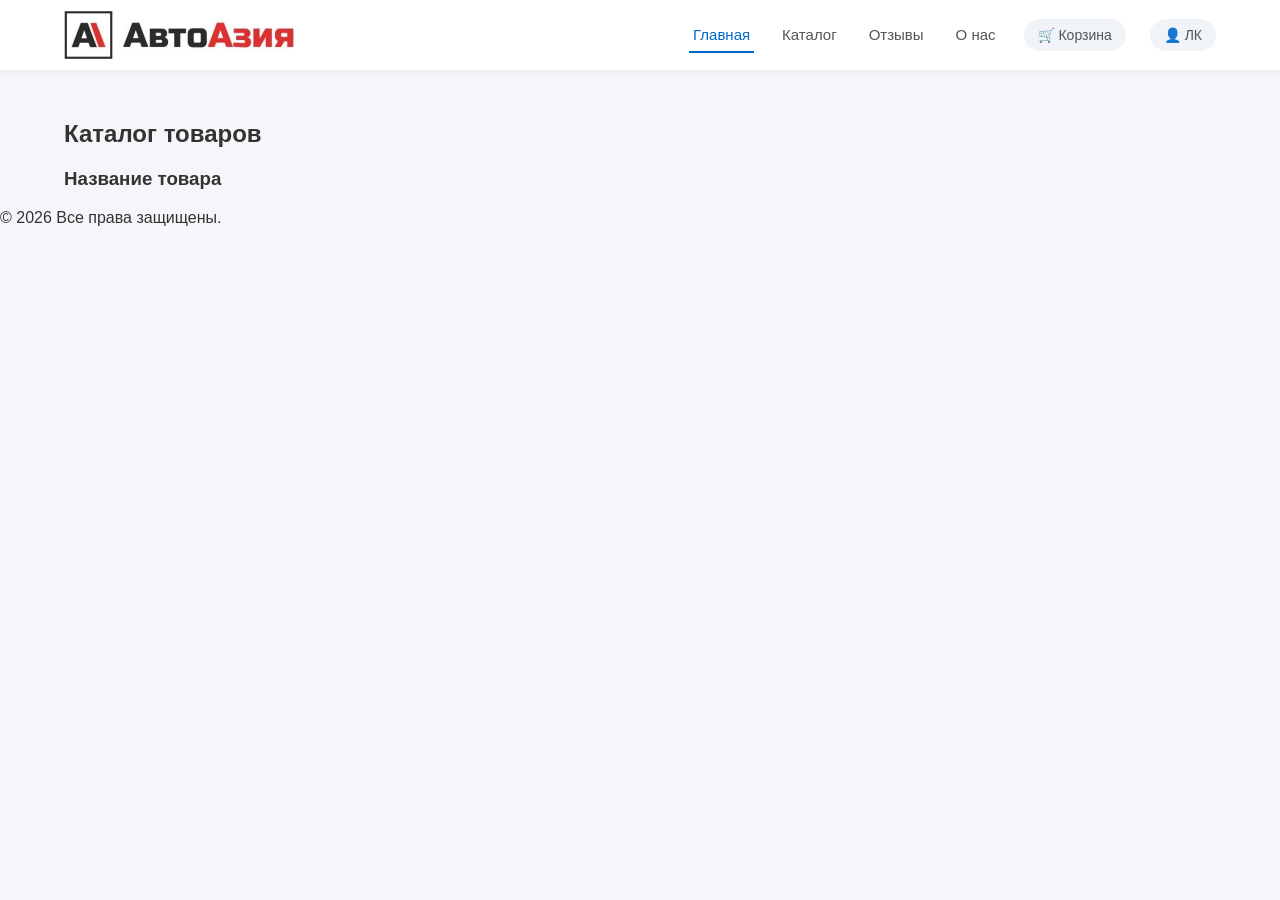
==== index.html @ 89c38ed1 "feat: header Добавил и оформил шапку сайта" ====
<!DOCTYPE html>
<html lang="ru">
<head>
    <meta charset="UTF-8">
    <meta name="viewport" content="width=device-width, initial-scale=1.0">
    <title>АвтоАзия</title>
    <link rel="icon" type="image/png" href="images/favicon1.png">
    <link rel="stylesheet" href="style.css">
    <script src="script.js" defer></script> 
</head>
<body>
    <header>
        <div class="header-container">
        
            <a href="/" class="logo">
                <img src="images/logo2.jpg" alt="logo AutoAsia" width="230" height="48">
            </a>
            
            
            <nav class="navigation">
                <ul>
                    <li><a href="/" class="active">Главная</a></li>
                    <li><a href="/catalog">Каталог</a></li>
                    <li><a href="/reviews">Отзывы</a></li>
                    <li><a href="/about">О нас</a></li>
                    <li><a href="/cart" class="icon-link">🛒 Корзина</a></li>
                    <li><a href="/profile" class="icon-link">👤 ЛК</a></li>
                </ul>
            </nav>
        </div>
    </header>

    <main class="main-content">
        <section>
            <h2>Каталог товаров</h2>
            <article>
                <h3>Название товара</h3>
            </article>
        </section>
    </main>

    <footer>
        <p>&copy; 2026 Все права защищены.</p>
    </footer>
</body>
</html>
---- style.css ----
body {
    margin: 0;
    padding: 0;
    font-family: 'Segoe UI', Tahoma, Geneva, Verdana, sans-serif;
    background-color: #f4f6f9; /* Мягкий светлый фон вместо ghostwhite */
    color: #333;
}


.header-container, .main-content {
    max-width: 1200px;
    width: 90%;
    margin: 0 auto;
}


header {
    width: 100%;
    background-color: #ffffff;
    box-shadow: 0 2px 10px rgba(0, 0, 0, 0.05); /* Красивая тонкая тень */
    position: sticky; /* Шапка будет плавно оставаться наверху при скролле */
    top: 0;
    z-index: 100;
}

.header-container {
    height: 70px;
    display: flex;
    align-items: center;
    justify-content: space-between; /* Логотип слева, меню справа */
}


.logo {
    display: flex;
    align-items: center;
}
.logo img {
    display: block;
    object-fit: contain;
}


.navigation ul {
    list-style: none;
    margin: 0;
    padding: 0;
    display: flex;
    gap: 24px; 
    align-items: center;
}

.navigation a {
    text-decoration: none;
    color: #555;
    font-weight: 500;
    font-size: 15px;
    transition: color 0.2s ease; 
    padding: 8px 4px;
}


.navigation a:hover {
    color: #0066cc; 
}


.navigation a.active {
    color: #0066cc;
    border-bottom: 2px solid #0066cc;
}


.navigation .icon-link {
    background-color: #f0f4f8;
    padding: 8px 14px;
    border-radius: 20px;
    font-size: 14px;
}
.navigation .icon-link:hover {
    background-color: #e1e8f0;
}



.main-content {
    padding-top: 30px;
}
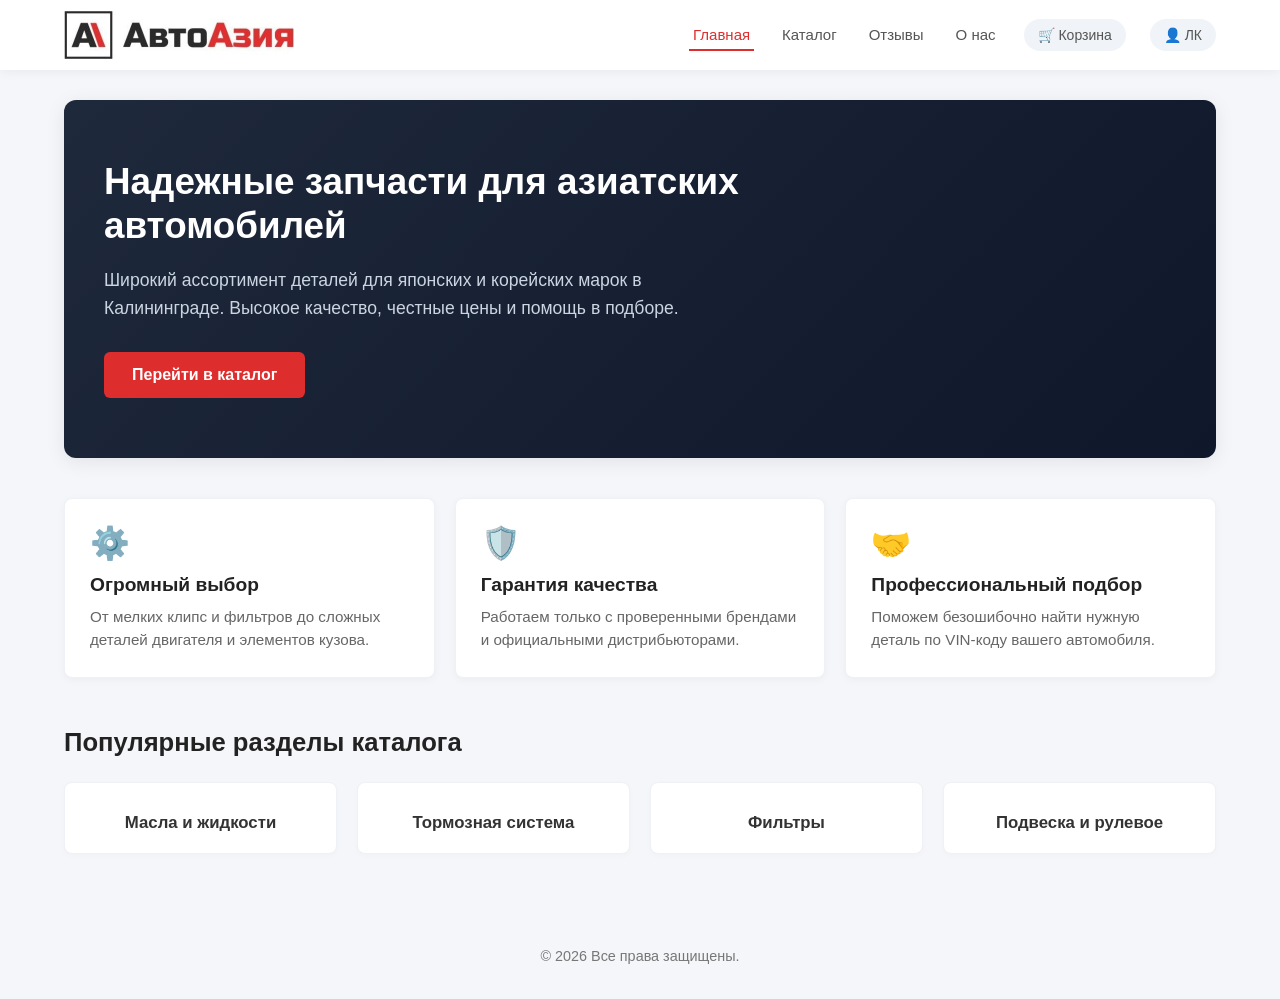
==== commit 45b629d8: "full frontend" ====
--- a/index.html
+++ b/index.html
@@ -3,39 +3,81 @@
 <head>
     <meta charset="UTF-8">
     <meta name="viewport" content="width=device-width, initial-scale=1.0">
-    <title>АвтоАзия</title>
+    <title>АвтоАзия — Запчасти для японских и корейских авто в Калининграде</title>
     <link rel="icon" type="image/png" href="images/favicon1.png">
     <link rel="stylesheet" href="style.css">
     <script src="script.js" defer></script> 
 </head>
-<body>
+<body class="page-home">
     <header>
         <div class="header-container">
-        
-            <a href="/" class="logo">
+            <a href="index.html" class="logo">
                 <img src="images/logo2.jpg" alt="logo AutoAsia" width="230" height="48">
             </a>
-            
-            
-            <nav class="navigation">
-                <ul>
-                    <li><a href="/" class="active">Главная</a></li>
-                    <li><a href="/catalog">Каталог</a></li>
-                    <li><a href="/reviews">Отзывы</a></li>
-                    <li><a href="/about">О нас</a></li>
-                    <li><a href="/cart" class="icon-link">🛒 Корзина</a></li>
-                    <li><a href="/profile" class="icon-link">👤 ЛК</a></li>
-                </ul>
-            </nav>
+                <nav class="navigation">
+                    <ul>
+                        <li><a href="index.html" class="active">Главная</a></li>
+                        <li><a href="catalog.html">Каталог</a></li>
+                        <li><a href="reviews.html">Отзывы</a></li>
+                        <li><a href="about.html">О нас</a></li>
+                        <li><a href="cart.html" class="icon-link">🛒 Корзина</a></li>
+                        <li><a href="auth.html" class="icon-link">👤 ЛК</a></li>
+
+                    </ul>
+                </nav>
         </div>
     </header>
 
     <main class="main-content">
-        <section>
-            <h2>Каталог товаров</h2>
-            <article>
-                <h3>Название товара</h3>
-            </article>
+        <!-- Главный промо-баннер -->
+        <section class="hero-banner">
+            <div class="hero-content">
+                <h1>Надежные запчасти для азиатских автомобилей</h1>
+                <p>Широкий ассортимент деталей для японских и корейских марок в Калининграде. Высокое качество, честные цены и помощь в подборе.</p>
+                <a href="catalog.html" class="cta-button">Перейти в каталог</a>
+            </div>
+        </section>
+
+        <!-- Блок преимуществ -->
+        <section class="features-section">
+            <div class="feature-card">
+                <span class="feature-icon">⚙️</span>
+                <h3>Огромный выбор</h3>
+                <p>От мелких клипс и фильтров до сложных деталей двигателя и элементов кузова.</p>
+            </div>
+            <div class="feature-card">
+                <span class="feature-icon">🛡️</span>
+                <h3>Гарантия качества</h3>
+                <p>Работаем только с проверенными брендами и официальными дистрибьюторами.</p>
+            </div>
+            <div class="feature-card">
+                <span class="feature-icon">🤝</span>
+                <h3>Профессиональный подбор</h3>
+                <p>Поможем безошибочно найти нужную деталь по VIN-коду вашего автомобиля.</p>
+            </div>
+        </section>
+
+        <!-- Популярные категории -->
+        <section class="categories-section">
+            <h2>Популярные разделы каталога</h2>
+            <div class="categories-grid">
+                <a href="catalog.html?category=oil" class="category-item-box">
+                    <span class="cat-icon"></span>
+                    <h4>Масла и жидкости</h4>
+                </a>
+                <a href="catalog.html?category=brakes" class="category-item-box">
+                    <span class="cat-icon"></span>
+                    <h4>Тормозная система</h4>
+                </a>
+                <a href="catalog.html?category=filters" class="category-item-box">
+                    <span class="cat-icon"></span>
+                    <h4>Фильтры</h4>
+                </a>
+                <a href="catalog.html?category=suspension" class="category-item-box">
+                    <span class="cat-icon"></span>
+                    <h4>Подвеска и рулевое</h4>
+                </a>
+            </div>
         </section>
     </main>
 
@@ -44,3 +86,4 @@
     </footer>
 </body>
 </html>
+
--- a/style.css
+++ b/style.css
@@ -1,89 +1,1366 @@
-
+/* =========================================================
+   01. ОБЩИЕ СТИЛИ
+   ========================================================= */
+
+/* Цветовая система проекта */
+:root {
+    --color-primary: #de2d2d; /* Задаём единый цвет для ключевых кнопок и активных элементов */
+    --color-primary-hover: #b92323; /* Задаём более тёмный цвет для состояний hover */
+    --color-text: #333333; /* Задаём основной цвет текста */
+    --color-text-light: #666666; /* Задаём вторичный цвет текста */
+    --color-heading: #222222; /* Задаём цвет заголовков */
+    --color-background: #f4f6f9; /* Задаём общий цвет фона */
+    --color-surface: #ffffff; /* Задаём цвет карточек и других светлых поверхностей */
+    --color-border: #eef1f5; /* Задаём стандартный цвет границ */
+    --color-input: #fafafa; /* Задаём фон полей формы */
+}
+
+/* Базовые параметры документа */
 body {
+    margin: 0; /* Убираем стандартный внешний отступ браузера */
+    padding: 0; /* Убираем стандартный внутренний отступ браузера */
+    font-family: 'Segoe UI', Tahoma, Geneva, Verdana, sans-serif; /* Задаём единый шрифт сайта */
+    background-color: var(--color-background); /* Используем единый фон сайта */
+    color: var(--color-text); /* Используем единый основной цвет текста */
+}
+
+/* Общая ширина основных контейнеров */
+.header-container,
+.main-content {
+    max-width: 1200px; /* Ограничиваем максимальную ширину контента */
+    width: 90%; /* Оставляем боковые поля на небольших экранах */
+    margin: 0 auto; /* Центрируем контейнер по горизонтали */
+}
+
+/* =========================================================
+   02. ОБЩАЯ ШАПКА САЙТА
+   ========================================================= */
+
+/* Основной контейнер шапки */
+header {
+    width: 100%; /* Растягиваем шапку на всю ширину экрана */
+    background-color: var(--color-surface); /* Задаём белый фон шапки */
+    box-shadow: 0 2px 10px rgba(0, 0, 0, 0.05); /* Добавляем мягкую тень */
+    position: sticky; /* Фиксируем шапку при прокрутке */
+    top: 0; /* Прикрепляем шапку к верхней границе окна */
+    z-index: 100; /* Размещаем шапку поверх основного контента */
+}
+
+/* Внутренний контейнер шапки */
+.header-container {
+    height: 70px; /* Задаём фиксированную высоту шапки */
+    display: flex; /* Включаем flex-разметку */
+    align-items: center; /* Выравниваем элементы по вертикали */
+    justify-content: space-between; /* Размещаем логотип слева, меню справа */
+}
+
+/* Логотип */
+.logo {
+    display: flex; /* Включаем flex-разметку логотипа */
+    align-items: center; /* Выравниваем логотип по вертикали */
+}
+
+/* Изображение логотипа */
+.logo img {
+    display: block; /* Убираем лишний строчный отступ изображения */
+    object-fit: contain; /* Сохраняем пропорции изображения */
+}
+
+/* Навигационный список */
+.navigation ul {
+    list-style: none; /* Убираем маркеры списка */
+    margin: 0; /* Убираем стандартный внешний отступ списка */
+    padding: 0; /* Убираем стандартный внутренний отступ списка */
+    display: flex; /* Размещаем пункты в одну строку */
+    gap: 24px; /* Задаём расстояние между пунктами меню */
+    align-items: center; /* Выравниваем пункты меню по вертикали */
+}
+
+/* Обычные ссылки навигации */
+.navigation a {
+    text-decoration: none; /* Убираем стандартное подчёркивание */
+    color: #555555; /* Задаём цвет обычной ссылки */
+    font-weight: 500; /* Делаем текст ссылки умеренно жирным */
+    font-size: 15px; /* Задаём размер текста */
+    transition: color 0.2s ease, border-color 0.2s ease; /* Плавно меняем цвет и границу */
+    padding: 6px 4px; /* Добавляем область клика */
+    display: inline-block; /* Позволяем корректно применять размеры и отступы */
+    border-bottom: 2px solid transparent; /* Резервируем место под активную границу без скачка layout */
+}
+
+/* Hover обычной ссылки */
+.navigation a:hover {
+    color: var(--color-primary); /* Подсвечиваем ссылку фирменным красным */
+}
+
+/* Активный пункт навигации */
+.navigation a.active {
+    color: var(--color-primary); /* Подсвечиваем активную страницу фирменным красным */
+    border-bottom-color: var(--color-primary); /* Показываем активную нижнюю границу */
+}
+
+/* Кнопки Корзины и ЛК в навигации */
+.navigation .icon-link {
+    background-color: #f0f4f8; /* Задаём нейтральный фон кнопки */
+    padding: 8px 14px; /* Увеличиваем область клика */
+    border-radius: 20px; /* Скругляем кнопку */
+    font-size: 14px; /* Немного уменьшаем размер текста */
+    border-bottom: none; /* Убираем нижнюю границу навигации */
+}
+
+/* Hover кнопок Корзины и ЛК */
+.navigation .icon-link:hover {
+    background-color: var(--color-primary); /* Используем единый цвет ключевых кнопок */
+    color: #ffffff; /* Делаем текст контрастным */
+}
+
+/* Основной контент */
+.main-content {
+    padding-top: 30px; /* Отделяем контент от шапки */
+}
+
+/* =========================================================
+   03. ГЛАВНАЯ СТРАНИЦА
+   Селекторы используются только блоками главной страницы.
+   ========================================================= */
+
+/* Hero-баннер */
+.hero-banner {
+    background: linear-gradient(135deg, #1e293b 0%, #0f172a 100%); /* Создаём тёмный градиент баннера */
+    color: #ffffff; /* Делаем основной текст баннера белым */
+    padding: 60px 40px; /* Задаём внутренние отступы баннера */
+    border-radius: 12px; /* Скругляем углы баннера */
+    margin-bottom: 40px; /* Отделяем баннер от следующего блока */
+    box-shadow: 0 4px 20px rgba(0, 0, 0, 0.08); /* Добавляем мягкую тень */
+}
+
+/* Контент Hero */
+.hero-content {
+    max-width: 650px; /* Ограничиваем ширину текста для читаемости */
+}
+
+/* Заголовок Hero */
+.hero-content h1 {
+    font-size: 2.3rem; /* Увеличиваем размер главного заголовка */
+    margin-top: 0; /* Убираем верхний отступ заголовка */
+    margin-bottom: 16px; /* Добавляем расстояние до описания */
+    line-height: 1.2; /* Уменьшаем межстрочный интервал крупного заголовка */
+    font-weight: 700; /* Делаем главный заголовок жирным */
+}
+
+/* Описание Hero */
+.hero-content p {
+    font-size: 1.1rem; /* Увеличиваем размер описания */
+    line-height: 1.6; /* Улучшаем читаемость текста */
+    color: #cbd5e1; /* Используем приглушённый цвет текста */
+    margin-bottom: 30px; /* Отделяем описание от кнопки */
+}
+
+/* Ключевая кнопка главной страницы */
+.cta-button {
+    display: inline-block; /* Позволяем корректно задавать размеры ссылки-кнопки */
+    background-color: var(--color-primary); /* Используем требуемый цвет #de2d2d */
+    color: #ffffff; /* Делаем текст кнопки белым */
+    text-decoration: none; /* Убираем подчёркивание ссылки */
+    padding: 14px 28px; /* Формируем удобную область клика */
+    border-radius: 6px; /* Скругляем кнопку */
+    font-weight: 600; /* Выделяем текст кнопки */
+    font-size: 1rem; /* Задаём стандартный размер текста */
+    transition: background-color 0.2s ease, transform 0.2s ease; /* Плавно анимируем hover */
+}
+
+/* Hover ключевой кнопки */
+.cta-button:hover {
+    background-color: var(--color-primary-hover); /* Затемняем красный при наведении */
+    transform: translateY(-1px); /* Слегка поднимаем кнопку */
+}
+
+/* Блок преимуществ */
+.features-section {
+    display: flex; /* Включаем flex-разметку */
+    flex-wrap: wrap; /* Разрешаем перенос карточек */
+    gap: 20px; /* Задаём расстояние между карточками */
+    margin-bottom: 50px; /* Отделяем блок от категорий */
+}
+
+/* Карточка преимущества */
+.feature-card {
+    background: var(--color-surface); /* Задаём белый фон карточки */
+    padding: 25px; /* Добавляем внутренние отступы */
+    border-radius: 8px; /* Скругляем карточку */
+    flex: 1; /* Разрешаем карточкам равномерно занимать доступную ширину */
+    min-width: 280px; /* Не позволяем карточке становиться слишком узкой */
+    box-shadow: 0 2px 8px rgba(0, 0, 0, 0.04); /* Добавляем лёгкую тень */
+    border: 1px solid var(--color-border); /* Добавляем тонкую границу */
+}
+
+/* Иконка преимущества */
+.feature-icon {
+    font-size: 2rem; /* Увеличиваем размер иконки */
+    display: block; /* Переводим иконку в блочный элемент */
+    margin-bottom: 12px; /* Отделяем иконку от заголовка */
+}
+
+/* Заголовок карточки преимущества */
+.feature-card h3 {
+    margin: 0 0 10px 0; /* Убираем лишний верхний отступ и задаём нижний */
+    font-size: 1.2rem; /* Задаём размер заголовка */
+    color: var(--color-heading); /* Используем единый цвет заголовков */
+}
+
+/* Текст карточки преимущества */
+.feature-card p {
+    margin: 0; /* Убираем стандартный отступ абзаца */
+    color: var(--color-text-light); /* Используем вторичный цвет текста */
+    line-height: 1.5; /* Улучшаем читаемость */
+    font-size: 0.95rem; /* Немного уменьшаем размер текста */
+}
+
+/* Блок категорий */
+.categories-section {
+    margin-bottom: 60px; /* Добавляем пространство после блока */
+}
+
+/* Заголовок категорий */
+.categories-section h2 {
+    font-size: 1.6rem; /* Задаём размер заголовка */
+    color: var(--color-heading); /* Используем единый цвет заголовков */
+    margin-bottom: 25px; /* Отделяем заголовок от карточек */
+}
+
+/* Сетка категорий */
+.categories-grid {
+    display: flex; /* Включаем flex-разметку */
+    flex-wrap: wrap; /* Разрешаем перенос категорий */
+    gap: 20px; /* Задаём расстояние между категориями */
+}
+
+/* Карточка категории */
+.category-item-box {
+    background: var(--color-surface); /* Задаём белый фон */
+    border: 1px solid var(--color-border); /* Задаём стандартную границу */
+    border-radius: 8px; /* Скругляем карточку */
+    padding: 20px; /* Добавляем внутренние отступы */
+    text-align: center; /* Центрируем содержимое */
+    text-decoration: none; /* Убираем подчёркивание ссылки */
+    color: var(--color-text); /* Задаём цвет текста */
+    flex: 1; /* Разрешаем карточкам занимать доступную ширину */
+    min-width: 220px; /* Ограничиваем минимальную ширину */
+    box-shadow: 0 2px 6px rgba(0, 0, 0, 0.02); /* Добавляем лёгкую тень */
+    transition: transform 0.2s ease, box-shadow 0.2s ease, border-color 0.2s ease; /* Плавно анимируем состояние hover */
+}
+
+/* Hover категории */
+.category-item-box:hover {
+    transform: translateY(-3px); /* Поднимаем карточку */
+    box-shadow: 0 6px 15px rgba(0, 0, 0, 0.06); /* Усиливаем тень */
+    border-color: var(--color-primary); /* Подсвечиваем границу красным */
+}
+
+/* Иконка категории */
+.cat-icon {
+    font-size: 2.2rem; /* Увеличиваем размер иконки */
+    display: block; /* Переводим иконку в отдельный блок */
+    margin-bottom: 10px; /* Отделяем иконку от названия */
+}
+
+/* Название категории */
+.category-item-box h4 {
+    margin: 0; /* Убираем стандартный отступ */
+    font-size: 1.05rem; /* Задаём размер текста */
+    font-weight: 600; /* Выделяем название категории */
+}
+
+/* =========================================================
+   04. СТРАНИЦА ОТЗЫВОВ
+   ========================================================= */
+
+/* Основной блок отзывов */
+.reviews-section {
+    padding: 40px 0; /* Добавляем вертикальные отступы */
+}
+
+/* Заголовки раздела отзывов */
+.reviews-section h2,
+.reviews-section h3 {
+    color: var(--color-heading); /* Используем единый цвет заголовков */
+    margin-bottom: 25px; /* Добавляем расстояние после заголовка */
+}
+
+/* Контейнер внешних отзывов */
+.external-reviews-container {
+    background-color: var(--color-surface); /* Задаём белый фон */
+    padding: 24px; /* Добавляем внутренние отступы */
+    border-radius: 8px; /* Скругляем контейнер */
+    box-shadow: 0 2px 8px rgba(0, 0, 0, 0.04); /* Добавляем лёгкую тень */
+    margin-bottom: 35px; /* Отделяем внешний блок от следующих элементов */
+}
+
+/* Заголовок внешних отзывов */
+.external-title {
+    margin-top: 0; /* Убираем верхний отступ */
+    margin-bottom: 18px; /* Добавляем расстояние до карточек */
+    font-weight: 500; /* Задаём среднюю толщину шрифта */
+    color: #444444; /* Задаём нейтральный цвет */
+}
+
+/* Сетка внешних отзывов */
+.external-reviews-badges {
+    display: flex; /* Включаем flex-разметку */
+    flex-wrap: wrap; /* Разрешаем перенос карточек */
+    gap: 15px; /* Задаём расстояние между карточками */
+}
+
+/* Карточка внешнего отзыва */
+.review-badge {
+    display: flex; /* Размещаем иконку и текст в одну строку */
+    align-items: center; /* Выравниваем содержимое по вертикали */
+    gap: 14px; /* Задаём расстояние между иконкой и текстом */
+    padding: 12px 20px; /* Добавляем внутренние отступы */
+    border-radius: 8px; /* Скругляем карточку */
+    text-decoration: none; /* Убираем подчёркивание ссылки */
+    color: var(--color-text); /* Задаём цвет текста */
+    font-size: 0.95rem; /* Задаём размер текста */
+    transition: transform 0.2s ease, box-shadow 0.2s ease, border-color 0.2s ease; /* Плавно анимируем состояние hover */
+    border: 1px solid var(--color-border); /* Добавляем стандартную границу */
+    flex: 1; /* Разрешаем карточкам делить доступное место */
+    min-width: 240px; /* Ограничиваем минимальную ширину */
+    background: var(--color-surface); /* Задаём белый фон */
+    overflow: hidden; /* Скрываем выходящие за границы элементы */
+}
+
+/* Hover внешнего отзыва */
+.review-badge:hover {
+    transform: translateY(-2px); /* Слегка поднимаем карточку */
+    box-shadow: 0 4px 12px rgba(0, 0, 0, 0.08); /* Усиливаем тень */
+}
+
+/* Цветные границы платформ отзывов сохраняем только для их собственных карточек */
+.avito-badge:hover {
+    border-color: #98ce00; /* Показываем фирменную границу Avito */
+}
+
+.yandex-badge:hover {
+    border-color: #ffcc00; /* Показываем фирменную границу Яндекса */
+}
+
+.dgis-badge:hover {
+    border-color: #2bb34b; /* Показываем фирменную границу 2ГИС */
+}
+
+/* Общая область иконки площадки */
+.badge-icon {
+    width: 32px; /* Задаём ширину иконки */
+    height: 32px; /* Задаём высоту иконки */
+    border-radius: 50%; /* Делаем иконку круглой */
+    background-size: cover; /* Заполняем область изображением */
+    background-position: center; /* Центрируем изображение */
+    background-repeat: no-repeat; /* Запрещаем повтор изображения */
+    flex-shrink: 0; /* Не разрешаем flex сжимать иконку */
+}
+
+/* Иконка Avito */
+.icon-avito {
+    background-image: url('images/avito.png'); /* Подключаем изображение Avito */
+    transform: scale(1.15); /* Компенсируем белые поля изображения */
+}
+
+/* Иконка Яндекса */
+.icon-yandex {
+    background-image: url('images/yandex.png'); /* Подключаем изображение Яндекса */
+    transform: scale(1.05); /* Компенсируем небольшие поля изображения */
+}
+
+/* Иконка 2ГИС */
+.icon-2gis {
+    background-image: url('images/2gis.png'); /* Используем корректное имя файла 2gis.png */
+    transform: scale(1.1); /* Компенсируем поля изображения */
+}
+
+/* Текст внешнего отзыва */
+.badge-text {
+    display: flex; /* Включаем flex-разметку */
+    flex-direction: column; /* Размещаем строки вертикально */
+    gap: 2px; /* Добавляем небольшой промежуток между строками */
+}
+
+/* Основной текст внешнего отзыва */
+.badge-text strong {
+    font-size: 1.05rem; /* Немного увеличиваем основной текст */
+}
+
+/* Дополнительный текст внешнего отзыва */
+.badge-text span {
+    color: var(--color-text-light); /* Используем вторичный цвет */
+    font-size: 0.85rem; /* Уменьшаем размер дополнительного текста */
+}
+
+/* Список внутренних отзывов */
+.reviews-list {
+    display: flex; /* Включаем flex-разметку */
+    flex-direction: column; /* Размещаем отзывы вертикально */
+    gap: 20px; /* Задаём расстояние между отзывами */
+    margin-bottom: 50px; /* Отделяем список от формы */
+}
+
+/* Карточка внутреннего отзыва */
+.review-card {
+    background: var(--color-surface); /* Задаём белый фон */
+    margin-top: 10px; /* Добавляем небольшой верхний отступ */
+    padding: 20px; /* Добавляем внутренние отступы */
+    border-radius: 8px; /* Скругляем карточку */
+    box-shadow: 0 2px 8px rgba(0, 0, 0, 0.04); /* Добавляем лёгкую тень */
+}
+
+/* Шапка отзыва */
+.review-header {
+    display: flex; /* Размещаем имя и дату в строку */
+    justify-content: space-between; /* Разводим имя и дату по краям */
+    margin-bottom: 5px; /* Отделяем шапку от рейтинга */
+    font-size: 1.1rem; /* Увеличиваем размер текста */
+}
+
+/* Дата отзыва */
+.review-date {
+    color: #888888; /* Делаем дату менее заметной */
+    font-size: 0.9rem; /* Уменьшаем размер даты */
+}
+
+/* Рейтинг отзыва */
+.review-rating {
+    margin-bottom: 12px; /* Отделяем рейтинг от текста */
+    font-size: 0.9rem; /* Уменьшаем размер рейтинга */
+}
+
+/* Текст отзыва */
+.review-card p {
+    margin: 0; /* Убираем стандартный отступ абзаца */
+    line-height: 1.6; /* Улучшаем читаемость */
+    color: #555555; /* Используем нейтральный цвет текста */
+}
+
+/* Контейнер формы отзыва */
+.review-form-container {
+    background: var(--color-surface); /* Задаём белый фон */
+    padding: 30px; /* Добавляем внутренние отступы */
+    border-radius: 8px; /* Скругляем контейнер */
+    box-shadow: 0 4px 15px rgba(0, 0, 0, 0.05); /* Добавляем мягкую тень */
+    max-width: 600px; /* Ограничиваем ширину формы */
+}
+
+/* Группа поля формы */
+.form-group {
+    margin-bottom: 20px; /* Отделяем поля друг от друга */
+    display: flex; /* Включаем flex-разметку */
+    flex-direction: column; /* Размещаем label и поле вертикально */
+    gap: 8px; /* Задаём расстояние между label и полем */
+}
+
+/* Подпись поля */
+.form-group label {
+    font-weight: 500; /* Выделяем подпись поля */
+    font-size: 0.95rem; /* Задаём размер подписи */
+}
+
+/* Поля формы */
+.form-group input,
+.form-group select,
+.form-group textarea {
+    padding: 12px; /* Добавляем удобную область ввода */
+    border: 1px solid #dddddd; /* Задаём стандартную границу */
+    border-radius: 6px; /* Скругляем поле */
+    font-family: inherit; /* Наследуем шрифт сайта */
+    font-size: 1rem; /* Задаём размер текста */
+    background-color: var(--color-input); /* Задаём светлый фон поля */
+    transition: border-color 0.3s, background-color 0.3s; /* Плавно анимируем фокус */
+    box-sizing: border-box; /* Включаем границу и padding в расчёт ширины */
+    width: 100%; /* Растягиваем поле на ширину родителя */
+}
+
+/* Состояние фокуса полей */
+.form-group input:focus,
+.form-group select:focus,
+.form-group textarea:focus {
+    outline: none; /* Убираем стандартный outline браузера */
+    border-color: var(--color-primary); /* Подсвечиваем активное поле красным */
+    background-color: var(--color-surface); /* Делаем фон активного поля белым */
+}
+
+/* Ключевая кнопка отправки отзыва */
+.submit-btn {
+    background-color: var(--color-primary); /* Используем требуемый цвет #de2d2d */
+    color: #ffffff; /* Делаем текст кнопки белым */
+    padding: 14px 28px; /* Формируем удобную область клика */
+    border: none; /* Убираем стандартную границу кнопки */
+    border-radius: 6px; /* Скругляем кнопку */
+    font-size: 1rem; /* Задаём размер текста */
+    font-weight: 600; /* Выделяем текст кнопки */
+    cursor: pointer; /* Показываем курсор клика */
+    transition: background-color 0.3s ease, transform 0.2s ease; /* Плавно анимируем hover */
+}
+
+/* Hover кнопки отправки */
+.submit-btn:hover {
+    background-color: var(--color-primary-hover); /* Затемняем красный при наведении */
+    transform: translateY(-1px); /* Слегка поднимаем кнопку */
+}
+
+/* =========================================================
+   05. СТРАНИЦА «О НАС»
+   ========================================================= */
+
+/* Описание страницы */
+.about-description {
+    font-size: 1.1rem; /* Увеличиваем размер описания */
+    line-height: 1.7; /* Улучшаем читаемость */
+    color: #4c525d; /* Задаём нейтральный цвет текста */
+    max-width: 900px; /* Ограничиваем ширину строки */
+    margin-bottom: 40px; /* Отделяем описание от контактов */
+}
+
+/* Сетка контактов и карты */
+.contacts-grid {
+    display: flex; /* Включаем flex-разметку */
+    flex-wrap: wrap; /* Разрешаем перенос блоков */
+    gap: 40px; /* Задаём расстояние между информацией и картой */
+    margin-bottom: 60px; /* Отделяем блок от следующего контента */
+}
+
+/* Информационный блок контактов */
+.contacts-info {
+    flex: 1; /* Разрешаем блоку занимать свободное место */
+    min-width: 300px; /* Ограничиваем минимальную ширину */
+    background: var(--color-surface); /* Задаём белый фон */
+    padding: 30px; /* Добавляем внутренние отступы */
+    border-radius: 8px; /* Скругляем блок */
+    box-shadow: 0 2px 8px rgba(0, 0, 0, 0.04); /* Добавляем лёгкую тень */
+    box-sizing: border-box; /* Учитываем padding в ширине */
+}
+
+/* Контейнер карты */
+.contacts-map {
+    flex: 1.5; /* Делаем карту шире информационного блока */
+    min-width: 350px; /* Ограничиваем минимальную ширину карты */
+}
+
+/* Строка контакта */
+.contact-item {
+    display: flex; /* Размещаем иконку и текст в строку */
+    align-items: flex-start; /* Выравниваем элементы по верхнему краю */
+    gap: 16px; /* Задаём расстояние между иконкой и текстом */
+    margin-bottom: 24px; /* Отделяем контакты друг от друга */
+}
+
+/* Убираем отступ у последнего контакта */
+.contact-item:last-child {
+    margin-bottom: 0; /* Убираем лишнее место после последнего элемента */
+}
+
+/* Иконка контакта */
+.contact-icon {
+    font-size: 1.5rem; /* Увеличиваем размер иконки */
+    line-height: 1.2; /* Настраиваем высоту строки */
+}
+
+/* Заголовок контакта */
+.contact-item strong {
+    font-size: 1.05rem; /* Задаём размер заголовка */
+    color: var(--color-heading); /* Используем единый цвет заголовков */
+    display: block; /* Переводим заголовок в блочный элемент */
+    margin-bottom: 4px; /* Отделяем заголовок от значения */
+}
+
+/* Значение контакта */
+.contact-item p {
+    margin: 0; /* Убираем стандартный отступ абзаца */
+    color: #555555; /* Задаём нейтральный цвет */
+    line-height: 1.5; /* Улучшаем читаемость */
+}
+
+/* Ссылки контактов */
+.contact-item a {
+    color: var(--color-primary); /* Используем фирменный красный вместо старого синего */
+    text-decoration: none; /* Убираем подчёркивание */
+    transition: color 0.2s ease; /* Плавно меняем цвет */
+}
+
+/* Hover ссылок контактов */
+.contact-item a:hover {
+    color: var(--color-primary-hover); /* Затемняем ссылку при наведении */
+    text-decoration: underline; /* Показываем подчёркивание при наведении */
+}
+
+/* Контейнер интерактивной карты */
+.map-container {
+    width: 100%; /* Растягиваем карту на всю ширину контейнера */
+    height: 380px; /* Задаём высоту карты */
+    background-color: #e5e3db; /* Задаём запасной фон до загрузки карты */
+    border-radius: 8px; /* Скругляем карту */
+    overflow: hidden; /* Скрываем выходящее содержимое карты */
+    box-shadow: 0 4px 15px rgba(0, 0, 0, 0.05); /* Добавляем мягкую тень */
+    border: 1px solid var(--color-border); /* Добавляем стандартную границу */
+}
+
+/* =========================================================
+   06. ЛИЧНЫЙ КАБИНЕТ
+   ========================================================= */
+.profile-section {
+    padding: 30px 0 60px 0;
+}
+
+.profile-layout {
+    display: flex;
+    gap: 30px;
+    margin-top: 25px;
+    flex-wrap: wrap;
+}
+
+/* Боковая панель */
+.profile-sidebar {
+    flex: 1;
+    min-width: 250px;
+    background: #ffffff;
+    border-radius: 8px;
+    padding: 24px;
+    box-shadow: 0 2px 8px rgba(0, 0, 0, 0.04);
+    align-self: flex-start;
+}
+
+.user-avatar-block {
+    text-align: center;
+    border-bottom: 1px solid #eef1f5;
+    padding-bottom: 20px;
+    margin-bottom: 20px;
+}
+
+.avatar-placeholder {
+    width: 70px;
+    height: 70px;
+    background-color: #f0f4f8;
+    border-radius: 50%;
+    display: flex;
+    align-items: center;
+    justify-content: center;
+    font-size: 2rem;
+    margin: 0 auto 12px auto;
+    color: #0066cc;
+}
+
+.user-display-name {
     margin: 0;
-    padding: 0;
-    font-family: 'Segoe UI', Tahoma, Geneva, Verdana, sans-serif;
-    background-color: #f4f6f9; /* Мягкий светлый фон вместо ghostwhite */
+    font-size: 1.1rem;
+    color: #222;
+}
+
+/* Кнопки меню */
+.profile-menu {
+    display: flex;
+    flex-direction: column;
+    gap: 8px;
+}
+
+.menu-btn {
+    background: none;
+    border: none;
+    padding: 12px 16px;
+    text-align: left;
+    font-family: inherit;
+    font-size: 0.95rem;
+    font-weight: 500;
+    color: #555;
+    border-radius: 6px;
+    cursor: pointer;
+    transition: background-color 0.2s, color 0.2s;
+    width: 100%;
+}
+
+.menu-btn:hover {
+    background-color: #f4f6f9;
+    color: #0066cc;
+}
+
+.menu-btn.active {
+    background-color: #e6f0fa;
+    color: #0066cc;
+}
+
+/* Область контента вкладок */
+.profile-content {
+    flex: 3;
+    min-width: 320px;
+    background: #ffffff;
+    border-radius: 8px;
+    padding: 30px;
+    box-shadow: 0 2px 8px rgba(0, 0, 0, 0.04);
+}
+
+.profile-tab-content {
+    display: none; /* Скрываем все вкладки по умолчанию */
+}
+
+.profile-tab-content.active {
+    display: block; /* Показываем только активную */
+}
+
+.profile-tab-content h3 {
+    margin-top: 0;
+    margin-bottom: 25px;
+    color: #222;
+    border-bottom: 2px solid #f4f6f9;
+    padding-bottom: 10px;
+}
+
+.profile-form {
+    max-width: 500px;
+}
+
+/* Оформление списка заказов */
+.orders-list {
+    display: flex;
+    flex-direction: column;
+    gap: 15px;
+}
+
+.order-item-box {
+    border: 1px solid #eef1f5;
+    border-radius: 6px;
+    padding: 16px;
+    background-color: #fafafa;
+}
+
+.order-header {
+    display: flex;
+    justify-content: space-between;
+    align-items: center;
+    border-bottom: 1px solid #eef1f5;
+    padding-bottom: 10px;
+    margin-bottom: 10px;
+    flex-wrap: wrap;
+    gap: 10px;
+}
+
+.order-status {
+    font-size: 0.85rem;
+    font-weight: 600;
+    padding: 4px 10px;
+    border-radius: 12px;
+}
+
+.status-completed {
+    background-color: #e2f7e7;
+    color: #1a7f37;
+}
+
+.order-body p {
+    margin: 4px 0;
+    color: #555;
+    font-size: 0.95rem;
+}
+
+.order-total {
+    margin-top: 10px !important;
+    border-top: 1px dashed #ddd;
+    padding-top: 8px;
+    text-align: right;
+    font-size: 1rem !important;
+}
+/* =========================================================
+   07. СТРАНИЦА АВТОРИЗАЦИИ
+   ========================================================= */
+.auth-section {
+    display: flex;
+    justify-content: center;
+    align-items: center;
+    padding: 40px 0 80px 0;
+}
+
+.auth-container {
+    background: #ffffff;
+    width: 100%;
+    max-width: 450px;
+    border-radius: 10px;
+    box-shadow: 0 4px 20px rgba(0, 0, 0, 0.06);
+    border: 1px solid #eef1f5;
+    overflow: hidden;
+}
+
+/* Переключатели вкладок сверху */
+.auth-tabs {
+    display: flex;
+    background-color: #f8fafc;
+    border-bottom: 1px solid #eef1f5;
+}
+
+.auth-tab-btn {
+    flex: 1;
+    background: none;
+    border: none;
+    padding: 16px;
+    font-family: inherit;
+    font-size: 1rem;
+    font-weight: 600;
+    color: #777;
+    cursor: pointer;
+    transition: color 0.2s, background-color 0.2s;
+    text-align: center;
+}
+
+.auth-tab-btn:hover {
+    color: #0066cc;
+    background-color: #f1f5f9;
+}
+
+.auth-tab-btn.active {
+    color: #0066cc;
+    background-color: #ffffff;
+    border-bottom: 2px solid #0066cc;
+    margin-bottom: -1px; /* Перекрывает нижнюю границу */
+}
+
+/* Область контента форм */
+.auth-form-content {
+    display: none;
+    padding: 30px;
+}
+
+.auth-form-content.active {
+    display: block;
+}
+
+.auth-form-content h3 {
+    margin-top: 0;
+    margin-bottom: 20px;
+    font-size: 1.25rem;
+    color: #222;
+    text-align: center;
+}
+
+.auth-form .form-group {
+    margin-bottom: 18px;
+}
+
+.auth-remember {
+    margin-bottom: 20px;
+    display: flex;
+    align-items: center;
+    font-size: 0.9rem;
+    color: #555;
+}
+
+.auth-remember input {
+    margin-right: 8px;
+    cursor: pointer;
+}
+
+.auth-btn {
+    width: 100%;
+    padding: 12px;
+    font-size: 1.05rem;
+    margin-top: 5px;
+}
+
+/* =========================================================
+   08. КОРЗИНА
+   ========================================================= */
+/* --- Стили Страницы Корзины --- */
+.cart-section {
+    padding: 30px 0 60px 0;
+}
+
+.cart-layout {
+    display: flex;
+    gap: 30px;
+    margin-top: 25px;
+    flex-wrap: wrap;
+}
+
+.cart-items-container {
+    flex: 2;
+    min-width: 320px;
+    display: flex;
+    flex-direction: column;
+    gap: 15px;
+}
+
+/* Карточка товара в корзине */
+.cart-item {
+    background: #ffffff;
+    border-radius: 8px;
+    padding: 20px;
+    box-shadow: 0 2px 8px rgba(0, 0, 0, 0.04);
+    border: 1px solid #eef1f5;
+    display: flex;
+    justify-content: space-between;
+    align-items: center;
+    gap: 20px;
+    flex-wrap: wrap;
+}
+
+.cart-item-info h4 {
+    margin: 0 0 6px 0;
+    font-size: 1.1rem;
+    color: #222;
+}
+
+.item-meta {
+    margin: 0;
+    font-size: 0.85rem;
+    color: #777;
+}
+
+.cart-item-actions {
+    display: flex;
+    align-items: center;
+    gap: 25px;
+    margin-left: auto;
+    flex-wrap: wrap;
+}
+
+/* Элементы управления количеством (+/-) */
+.quantity-controls {
+    display: flex;
+    align-items: center;
+    background-color: #f0f4f8;
+    border-radius: 6px;
+    overflow: hidden;
+}
+
+.qty-btn {
+    background: none;
+    border: none;
+    width: 36px;
+    height: 36px;
+    font-size: 1.1rem;
+    cursor: pointer;
     color: #333;
-}
-
-
-.header-container, .main-content {
-    max-width: 1200px;
-    width: 90%;
-    margin: 0 auto;
-}
-
-
-header {
+    transition: background-color 0.2s;
+}
+
+.qty-btn:hover {
+    background-color: #e1e8f0;
+}
+
+.qty-value {
+    width: 30px;
+    text-align: center;
+    font-weight: 600;
+    font-size: 0.95rem;
+}
+
+.cart-item-price {
+    font-size: 1.1rem;
+    font-weight: 700;
+    color: #222;
+    min-width: 90px;
+    text-align: right;
+}
+
+.delete-item-btn {
+    background: none;
+    border: none;
+    font-size: 1.2rem;
+    cursor: pointer;
+    padding: 4px;
+    opacity: 0.6;
+    transition: opacity 0.2s, transform 0.2s;
+}
+
+.delete-item-btn:hover {
+    opacity: 1;
+    transform: scale(1.1);
+}
+
+/* Блок расчета стоимости */
+.cart-summary-panel {
+    flex: 1;
+    min-width: 300px;
+    background: #ffffff;
+    border-radius: 8px;
+    padding: 24px;
+    box-shadow: 0 2px 8px rgba(0, 0, 0, 0.04);
+    border: 1px solid #eef1f5;
+    align-self: flex-start;
+}
+
+.cart-summary-panel h3 {
+    margin-top: 0;
+    margin-bottom: 20px;
+    border-bottom: 2px solid #f4f6f9;
+    padding-bottom: 10px;
+}
+
+.summary-row {
+    display: flex;
+    justify-content: space-between;
+    margin-bottom: 12px;
+    color: #555;
+    font-size: 0.95rem;
+}
+
+.total-row {
+    border-top: 1px dashed #ddd;
+    margin-top: 15px;
+    padding-top: 15px;
+    font-size: 1.2rem;
+    color: #222;
+}
+
+.font-bold {
+    font-weight: 700;
+}
+
+.checkout-form {
+    margin-top: 25px;
+}
+
+.checkout-btn {
     width: 100%;
-    background-color: #ffffff;
-    box-shadow: 0 2px 10px rgba(0, 0, 0, 0.05); /* Красивая тонкая тень */
-    position: sticky; /* Шапка будет плавно оставаться наверху при скролле */
-    top: 0;
-    z-index: 100;
-}
-
-.header-container {
-    height: 70px;
+    margin-top: 10px;
+    padding: 12px;
+}
+
+/* Сообщение о пустой корзине */
+.empty-cart-message {
+    text-align: center;
+    padding: 40px 20px;
+    background: #fff;
+    border-radius: 8px;
+    border: 1px solid #eef1f5;
+}
+
+.empty-cart-message p {
+    color: #666;
+    margin-bottom: 20px;
+    font-size: 1.05rem;
+}
+
+/* =========================================================
+   09. КАТАЛОГ
+   ========================================================= */
+/* --- Стили Страницы Каталога --- */
+.catalog-section {
+    padding: 20px 0 60px 0;
+}
+
+/* Строка поиска */
+.search-bar-container {
+    display: flex;
+    gap: 10px;
+    margin-bottom: 30px;
+    width: 100%;
+}
+
+#catalog-search {
+    flex: 1;
+    padding: 14px 20px;
+    border: 1px solid #ddd;
+    border-radius: 8px;
+    font-size: 1rem;
+    font-family: inherit;
+    box-shadow: 0 2px 6px rgba(0,0,0,0.02);
+}
+
+#catalog-search:focus {
+    outline: none;
+    border-color: #0066cc;
+}
+
+.search-btn {
+    background-color: #333;
+    color: #fff;
+    border: none;
+    padding: 0 25px;
+    border-radius: 8px;
+    font-weight: 600;
+    cursor: pointer;
+    transition: background-color 0.2s;
+}
+
+.search-btn:hover {
+    background-color: #111;
+}
+
+/* Лейаут: Фильтры + Сетка */
+.catalog-layout {
+    display: flex;
+    gap: 30px;
+    flex-wrap: wrap;
+}
+
+/* Боковая панель фильтрации */
+.catalog-filters {
+    flex: 1;
+    min-width: 260px;
+    background: #ffffff;
+    border-radius: 8px;
+    padding: 24px;
+    box-shadow: 0 2px 8px rgba(0, 0, 0, 0.04);
+    border: 1px solid #eef1f5;
+    align-self: flex-start;
+}
+
+.catalog-filters h3 {
+    margin-top: 0;
+    margin-bottom: 20px;
+    padding-bottom: 8px;
+    border-bottom: 2px solid #f4f6f9;
+}
+
+.filter-group-box {
+    margin-bottom: 25px;
+}
+
+.filter-group-box h4 {
+    margin: 0 0 12px 0;
+    font-size: 0.95rem;
+    color: #222;
+    text-transform: uppercase;
+    letter-spacing: 0.5px;
+}
+
+.filter-group-box label {
     display: flex;
     align-items: center;
-    justify-content: space-between; /* Логотип слева, меню справа */
-}
-
-
-.logo {
-    display: flex;
-    align-items: center;
-}
-.logo img {
-    display: block;
-    object-fit: contain;
-}
-
-
-.navigation ul {
-    list-style: none;
-    margin: 0;
-    padding: 0;
-    display: flex;
-    gap: 24px; 
-    align-items: center;
-}
-
-.navigation a {
-    text-decoration: none;
-    color: #555;
-    font-weight: 500;
-    font-size: 15px;
-    transition: color 0.2s ease; 
-    padding: 8px 4px;
-}
-
-
-.navigation a:hover {
-    color: #0066cc; 
-}
-
-
-.navigation a.active {
-    color: #0066cc;
-    border-bottom: 2px solid #0066cc;
-}
-
-
-.navigation .icon-link {
-    background-color: #f0f4f8;
-    padding: 8px 14px;
-    border-radius: 20px;
-    font-size: 14px;
-}
-.navigation .icon-link:hover {
-    background-color: #e1e8f0;
-}
-
-
-
-.main-content {
-    padding-top: 30px;
-}
+    gap: 10px;
+    margin-bottom: 10px;
+}
+.filter-group-box {
+  font-size: 0.95rem;
+  color: #555;
+  cursor: pointer;
+}
+
+.filter-group-box input[type="checkbox"] {
+  width: 16px;
+  height: 16px;
+  cursor: pointer;
+}
+
+/* Диапазон цен */
+.price-range-inputs {
+  display: flex;
+  gap: 10px;
+}
+
+.price-range-inputs input {
+  width: 100%;
+  padding: 10px;
+  font-size: 0.9rem;
+  border: 1px solid #ddd;
+  border-radius: 6px;
+}
+
+.apply-filters-btn {
+  width: 100%;
+  padding: 12px;
+}
+
+/* Сетка товаров */
+.products-grid {
+  display: grid;
+  grid-template-columns: repeat(auto-fill, minmax(240px, 1fr));
+  gap: 20px;
+  flex: 3;
+  min-width: 320px;
+  align-content: flex-start;
+}
+
+/* Карточка товара */
+.product-card-item {
+  display: flex;
+  flex-direction: column;
+  background: #ffffff;
+  border: 1px solid #eef1f5;
+  border-radius: 8px;
+  overflow: hidden;
+  box-shadow: 0 2px 6px rgba(0, 0, 0, 0.02);
+  transition: transform 0.2s, box-shadow 0.2s;
+}
+
+.product-card-item:hover {
+  transform: translateY(-4px);
+  box-shadow: 0 6px 15px rgba(0, 0, 0, 0.06);
+}
+
+/* Заглушка изображения */
+.product-image-stub {
+  display: flex;
+  align-items: center;
+  justify-content: center;
+  height: 160px;
+  font-size: 3.5rem;
+  background-color: #f8fafc;
+  border-bottom: 1px solid #f1f5f9;
+}
+
+/* Информация о товаре */
+.product-card-info {
+  display: flex;
+  flex-direction: column;
+  flex: 1;
+  padding: 16px;
+}
+
+.product-brand-tag {
+  display: inline-block;
+  margin-bottom: 6px;
+  font-size: 0.75rem;
+  font-weight: 700;
+  color: #0066cc;
+  text-transform: uppercase;
+}
+
+.product-card-info h4 {
+  margin: 0 0 8px 0;
+  font-size: 1rem;
+  font-weight: 600;
+  line-height: 1.4;
+  color: #222;
+}
+
+.product-sku {
+  margin: 0 0 16px 0;
+  font-size: 0.8rem;
+  color: #888;
+}
+
+/* Подвал карточки */
+.product-card-footer {
+  display: flex;
+  align-items: center;
+  justify-content: space-between;
+  margin-top: auto; /* Прижимает цену и кнопку к низу карточки */
+}
+
+.product-item-price {
+  font-size: 1.15rem;
+  font-weight: 700;
+  color: #222;
+}
+
+/* Кнопка добавления в корзину */
+.add-to-cart-btn {
+  padding: 8px 14px;
+  font-size: 0.85rem;
+  font-weight: 600;
+  color: #0066cc;
+  background-color: #f0f4f8;
+  border: none;
+  border-radius: 6px;
+  cursor: pointer;
+  transition: background-color 0.2s, color 0.2s;
+}
+
+.add-to-cart-btn:hover {
+  color: #ffffff;
+  background-color: #0066cc;
+}
+
+
+/* =========================================================
+   0. ОБЩИЙ ПОДВАЛ
+   ========================================================= */
+
+/* Подвал сайта */
+footer {
+    text-align: center; /* Центрируем содержимое */
+    padding: 20px 0; /* Добавляем вертикальные отступы */
+    color: #777777; /* Делаем текст менее контрастным */
+    font-size: 0.9rem; /* Немного уменьшаем размер текста */
+}
+
+/* =========================================================
+   0. АДАПТИВНОСТЬ
+   ========================================================= */
+
+/* Планшеты и небольшие экраны */
+@media (max-width: 768px) {
+    .header-container {
+        height: auto; /* Разрешаем шапке увеличиваться при переносе */
+        min-height: 70px; /* Сохраняем комфортную минимальную высоту */
+        flex-direction: column; /* Размещаем логотип и меню вертикально */
+        justify-content: center; /* Центрируем элементы по вертикали */
+        gap: 10px; /* Добавляем расстояние между логотипом и меню */
+        padding: 10px 0; /* Добавляем вертикальные отступы */
+        box-sizing: border-box; /* Учитываем padding в высоте */
+    }
+
+    .navigation ul {
+        flex-wrap: wrap; /* Разрешаем перенос пунктов меню */
+        justify-content: center; /* Центрируем пункты после переноса */
+        gap: 10px; /* Уменьшаем расстояние между пунктами */
+    }
+
+    .hero-banner {
+        padding: 40px 25px; /* Уменьшаем внутренние отступы баннера */
+    }
+
+    .hero-content h1 {
+        font-size: 1.9rem; /* Уменьшаем главный заголовок */
+    }
+
+    .contacts-map {
+        min-width: 100%; /* Разрешаем карте занимать всю ширину */
+    }
+
+    .contacts-info {
+        min-width: 100%; /* Разрешаем контактам занимать всю ширину */
+    }
+}
+
+/* Телефоны */
+@media (max-width: 480px) {
+    .header-container,
+    .main-content {
+        width: calc(100% - 30px); /* Оставляем компактные поля по краям */
+    }
+
+    .navigation ul {
+        gap: 6px; /* Дополнительно уменьшаем расстояние в меню */
+    }
+
+    .navigation a {
+        font-size: 14px; /* Уменьшаем текст меню */
+        padding: 5px 3px; /* Уменьшаем область отдельных ссылок */
+    }
+
+    .hero-banner {
+        padding: 30px 20px; /* Уменьшаем отступы баннера */
+        border-radius: 8px; /* Немного уменьшаем скругление */
+    }
+
+    .hero-content h1 {
+        font-size: 1.6rem; /* Уменьшаем заголовок для телефона */
+    }
+
+    .cta-button,
+    .submit-btn {
+        width: 100%; /* Растягиваем ключевые кнопки на ширину экрана */
+        box-sizing: border-box; /* Учитываем padding в ширине кнопок */
+        text-align: center; /* Центрируем текст кнопок */
+    }
+
+    .feature-card,
+    .category-item-box {
+        min-width: 100%; /* Переводим карточки в одну колонку */
+        box-sizing: border-box; /* Учитываем padding и border в ширине */
+    }
+
+    .review-badge {
+        min-width: 100%; /* Растягиваем карточки отзывов на всю ширину */
+        box-sizing: border-box; /* Учитываем padding и border в ширине */
+    }
+
+    .review-form-container {
+        padding: 20px; /* Уменьшаем отступы формы */
+        box-sizing: border-box; /* Учитываем padding в ширине */
+    }
+
+    .contacts-grid {
+        gap: 20px; /* Уменьшаем расстояние между контактами и картой */
+    }
+
+    .map-container {
+        height: 300px; /* Уменьшаем высоту карты на телефоне */
+    }
+}
